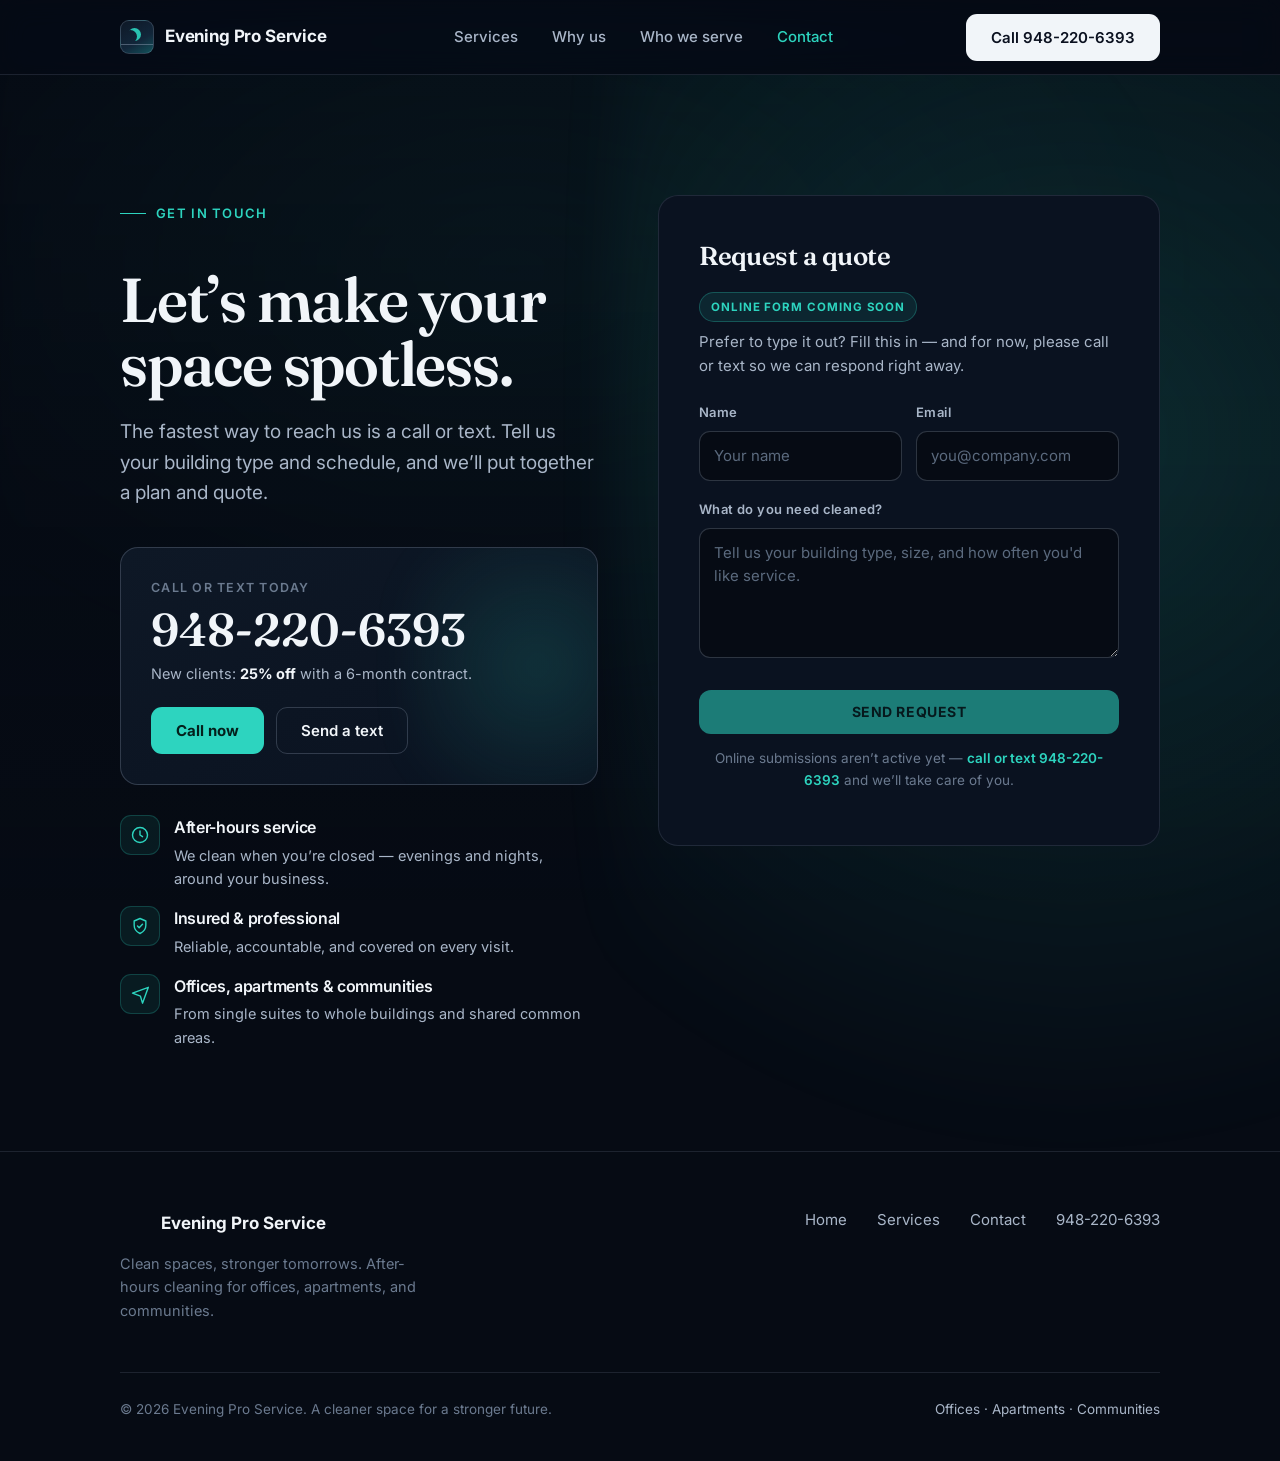
==== report-card.html @ f315d8df "Add report-card.html for contact information" ====
<!DOCTYPE html>
<html lang="en">
<head>
<meta charset="utf-8" />
<meta name="viewport" content="width=device-width, initial-scale=1" />
<title>Contact — Evening Pro Service</title>
<meta name="description" content="Request a quote or ask a question. Call or text Evening Pro Service at 948-220-6393 — after-hours cleaning for offices, apartments, and communities." />
<meta name="theme-color" content="#060b14" />
<link rel="preconnect" href="https://fonts.googleapis.com" />
<link rel="preconnect" href="https://fonts.gstatic.com" crossorigin />
<link href="https://fonts.googleapis.com/css2?family=Fraunces:opsz,wght@9..144,500;9..144,600&family=Inter:wght@400;500;600;700&display=swap" rel="stylesheet" />
<link rel="stylesheet" href="styles.css" />
<style>
  .contact-wrap{ padding:clamp(70px,10vw,120px) 0 clamp(60px,8vw,110px); position:relative; overflow:hidden; }
  .contact-glow{ position:absolute; top:-30%; right:-8%; width:60%; height:160%; background:radial-gradient(circle at 60% 40%, var(--teal-glow), transparent 62%); filter:blur(30px); animation:heroPulse 12s ease-in-out infinite alternate; pointer-events:none; }
  .contact-grid{ position:relative; z-index:1; display:grid; grid-template-columns:1fr 1.05fr; gap:clamp(30px,5vw,60px); align-items:start; }
  @media (max-width:880px){ .contact-grid{ grid-template-columns:1fr; } }

  .contact-intro h1{ font-family:var(--serif); font-weight:600; font-size:clamp(38px,5.6vw,62px); line-height:1.03; margin-top:18px; }
  .contact-intro p{ margin:22px 0 0; color:var(--sub); font-size:clamp(17px,2vw,19px); max-width:46ch; }

  .call-block{ margin-top:38px; background:linear-gradient(150deg, var(--bg3), var(--bg2)); border:1px solid var(--line2); border-radius:18px; padding:30px; position:relative; overflow:hidden; }
  .call-block::after{ content:""; position:absolute; top:-50%; right:-15%; width:55%; height:200%; background:radial-gradient(circle, var(--teal-glow), transparent 60%); filter:blur(20px); pointer-events:none; }
  .call-block > *{ position:relative; z-index:1; }
  .call-block .call-label{ font-size:12.5px; letter-spacing:.1em; text-transform:uppercase; color:var(--mute); font-weight:600; }
  .call-block .num{ font-family:var(--serif); font-size:clamp(32px,5vw,46px); font-weight:600; line-height:1.05; margin:8px 0 4px; color:var(--ink); }
  .call-block .num a{ transition:color .2s; }
  .call-block .num a:hover{ color:var(--teal); }
  .call-block .hours{ color:var(--sub); font-size:14.5px; margin-top:8px; }
  .call-actions{ display:flex; flex-wrap:wrap; gap:12px; margin-top:22px; }

  .contact-points{ margin-top:30px; display:grid; gap:16px; }
  .cpoint{ display:flex; gap:14px; align-items:flex-start; }
  .cpoint .ico{ width:40px; height:40px; flex:0 0 auto; border-radius:11px; background:rgba(45,212,191,.08); border:1px solid rgba(45,212,191,.22); display:flex; align-items:center; justify-content:center; color:var(--teal); }
  .cpoint .ico svg{ width:20px; height:20px; }
  .cpoint h3{ font-size:16px; font-weight:600; }
  .cpoint p{ margin:3px 0 0; color:var(--sub); font-size:14.5px; }

  /* Form card */
  .form-card{ background:var(--bg2); border:1px solid var(--line); border-radius:20px; padding:clamp(28px,4vw,40px); }
  .form-card .fc-head{ display:flex; align-items:center; justify-content:space-between; gap:14px; flex-wrap:wrap; margin-bottom:8px; }
  .form-card h2{ font-family:var(--serif); font-weight:600; font-size:26px; }
  .badge{ font-size:11.5px; font-weight:700; letter-spacing:.08em; text-transform:uppercase; color:var(--teal); background:rgba(45,212,191,.1); border:1px solid rgba(45,212,191,.28); padding:5px 11px; border-radius:999px; }
  .form-card .fc-sub{ color:var(--sub); font-size:15px; margin:0 0 24px; }

  .field{ margin-bottom:18px; }
  .field label{ display:block; font-size:13px; font-weight:600; letter-spacing:.03em; color:var(--sub); margin-bottom:8px; }
  .field input, .field textarea{
    width:100%; font:15px/1.5 var(--sans); color:var(--ink);
    background:var(--bg); border:1px solid var(--line2); border-radius:11px; padding:13px 14px;
    transition:border-color .18s ease, box-shadow .18s ease, background .18s ease; -webkit-appearance:none;
  }
  .field textarea{ min-height:130px; resize:vertical; }
  .field input::placeholder, .field textarea::placeholder{ color:#5b6a7e; }
  .field input:focus, .field textarea:focus{ outline:none; border-color:var(--teal); box-shadow:0 0 0 3px rgba(45,212,191,.14); background:var(--bg3); }
  .row2{ display:grid; grid-template-columns:1fr 1fr; gap:14px; }
  @media (max-width:520px){ .row2{ grid-template-columns:1fr; } }

  .submit{ width:100%; margin-top:6px; padding:15px; border-radius:12px; border:none; cursor:not-allowed; font:700 14px/1 var(--sans); letter-spacing:.04em; text-transform:uppercase; color:#04201c; background:var(--teal); opacity:.55; }
  .form-note{ margin-top:14px; font-size:13.5px; color:var(--mute); text-align:center; }
  .form-note a{ color:var(--teal); font-weight:600; }
</style>
</head>
<body>
<div class="ambient" aria-hidden="true"></div>

<header id="site-header">
  <div class="wrap nav">
    <a class="brand" href="index.html" aria-label="Evening Pro Service home">
      <span class="mark" aria-hidden="true"></span><span class="brand-name">Evening Pro Service</span>
    </a>
    <nav class="nav-links" aria-label="Primary">
      <a href="services.html">Services</a>
      <a href="index.html#why">Why us</a>
      <a href="index.html#serve">Who we serve</a>
      <a href="report-card.html">Contact</a>
    </nav>
    <a class="btn btn--primary nav-cta" href="tel:9482206393">Call 948-220-6393</a>
  </div>
</header>

<main>
  <div class="contact-wrap">
    <div class="contact-glow" aria-hidden="true"></div>
    <div class="wrap contact-grid">

      <div class="contact-intro">
        <span class="eyebrow reveal">Get in touch</span>
        <h1 class="reveal">Let&rsquo;s make your space spotless.</h1>
        <p class="reveal">The fastest way to reach us is a call or text. Tell us your building type and schedule, and we&rsquo;ll put together a plan and quote.</p>

        <div class="call-block reveal">
          <div class="call-label">Call or text today</div>
          <div class="num"><a href="tel:9482206393">948-220-6393</a></div>
          <div class="hours">New clients: <strong style="color:var(--ink);">25% off</strong> with a 6-month contract.</div>
          <div class="call-actions">
            <a class="btn btn--teal" href="tel:9482206393">Call now</a>
            <a class="btn btn--ghost" href="sms:9482206393">Send a text</a>
          </div>
        </div>

        <div class="contact-points">
          <div class="cpoint reveal">
            <div class="ico" aria-hidden="true"><svg viewBox="0 0 24 24" fill="none" stroke="currentColor" stroke-width="1.7" stroke-linecap="round" stroke-linejoin="round"><circle cx="12" cy="12" r="9"/><path d="M12 7v5l3 2"/></svg></div>
            <div><h3>After-hours service</h3><p>We clean when you&rsquo;re closed — evenings and nights, around your business.</p></div>
          </div>
          <div class="cpoint reveal">
            <div class="ico" aria-hidden="true"><svg viewBox="0 0 24 24" fill="none" stroke="currentColor" stroke-width="1.7" stroke-linecap="round" stroke-linejoin="round"><path d="M12 3l7 3v5c0 4.4-3 8-7 10-4-2-7-5.6-7-10V6z"/><path d="M9 12l2 2 4-4"/></svg></div>
            <div><h3>Insured &amp; professional</h3><p>Reliable, accountable, and covered on every visit.</p></div>
          </div>
          <div class="cpoint reveal">
            <div class="ico" aria-hidden="true"><svg viewBox="0 0 24 24" fill="none" stroke="currentColor" stroke-width="1.7" stroke-linecap="round" stroke-linejoin="round"><path d="M3 11l19-7-7 19-2.5-8.5z"/></svg></div>
            <div><h3>Offices, apartments &amp; communities</h3><p>From single suites to whole buildings and shared common areas.</p></div>
          </div>
        </div>
      </div>

      <!-- Quote form. Phone-only for now: fields are here and ready, submission
           wires to Formspree later. Until then the button is disabled and the
           note points people to call or text. To enable: set the form action to
           your Formspree endpoint, change method to "post", remove the disabled
           attribute on the button, and delete this comment. -->
      <div class="form-card reveal">
        <div class="fc-head">
          <h2>Request a quote</h2>
          <span class="badge">Online form coming soon</span>
        </div>
        <p class="fc-sub">Prefer to type it out? Fill this in — and for now, please call or text so we can respond right away.</p>

        <form action="#" onsubmit="return false;" novalidate>
          <div class="row2">
            <div class="field">
              <label for="name">Name</label>
              <input id="name" name="name" type="text" placeholder="Your name" autocomplete="name" />
            </div>
            <div class="field">
              <label for="email">Email</label>
              <input id="email" name="email" type="email" placeholder="you@company.com" autocomplete="email" />
            </div>
          </div>
          <div class="field">
            <label for="message">What do you need cleaned?</label>
            <textarea id="message" name="message" placeholder="Tell us your building type, size, and how often you'd like service."></textarea>
          </div>
          <button type="submit" class="submit" disabled aria-disabled="true">Send request</button>
          <p class="form-note">Online submissions aren&rsquo;t active yet — <a href="tel:9482206393">call or text 948-220-6393</a> and we&rsquo;ll take care of you.</p>
        </form>
      </div>

    </div>
  </div>
</main>

<footer>
  <div class="wrap">
    <div class="foot-top">
      <div>
        <div class="foot-brand"><span class="mark mark--sm" aria-hidden="true"></span> Evening Pro Service</div>
        <p class="foot-tag">Clean spaces, stronger tomorrows. After-hours cleaning for offices, apartments, and communities.</p>
      </div>
      <nav class="foot-links" aria-label="Footer">
        <a href="index.html">Home</a><a href="services.html">Services</a><a href="report-card.html">Contact</a><a href="tel:9482206393">948-220-6393</a>
      </nav>
    </div>
    <div class="foot-bottom">
      <span>&copy; <span id="y"></span> Evening Pro Service. A cleaner space for a stronger future.</span>
      <span class="strong">Offices &middot; Apartments &middot; Communities</span>
    </div>
  </div>
</footer>
<script src="script.js"></script>
</body>
</html>
---- styles.css ----
:root{
  --bg:#060b14;          /* near-black slate */
  --bg2:#0a1220;         /* panel */
  --bg3:#0e1826;         /* raised panel */
  --ink:#f1f5f9;         /* primary text */
  --sub:#a9b6c8;         /* secondary text */
  --mute:#6b7a8f;        /* muted */
  --line:rgba(148,163,184,.16);
  --line2:rgba(148,163,184,.28);
  --teal:#2dd4bf;        /* refined aqua accent */
  --teal-deep:#14b8a6;
  --teal-glow:rgba(45,212,191,.16);

  --serif:"Fraunces", Georgia, "Times New Roman", serif;
  --sans:"Inter", system-ui, -apple-system, BlinkMacSystemFont, "Segoe UI", Roboto, Arial, sans-serif;
  --wrap:1120px;
  --pad:clamp(20px, 5vw, 40px);
}

*{ box-sizing:border-box; }
html{ scroll-behavior:smooth; }
body{
  margin:0; background:var(--bg); color:var(--ink);
  font-family:var(--sans); font-size:17px; line-height:1.6;
  -webkit-font-smoothing:antialiased; overflow-x:hidden;
}
a{ color:inherit; text-decoration:none; }
img{ max-width:100%; display:block; }
h1,h2,h3{ margin:0; letter-spacing:-0.02em; }
.wrap{ max-width:var(--wrap); margin:0 auto; padding-left:var(--pad); padding-right:var(--pad); }
.serif-h{ font-family:var(--serif); font-weight:600; }

/* ---------- Ambient slow-moving gradient glow (site-wide background) ---------- */
.ambient{
  position:fixed; inset:0; z-index:-2; pointer-events:none;
  background:
    radial-gradient(45% 40% at 20% 15%, rgba(45,212,191,.10), transparent 60%),
    radial-gradient(40% 45% at 85% 20%, rgba(56,120,180,.12), transparent 60%),
    radial-gradient(50% 50% at 60% 100%, rgba(45,212,191,.07), transparent 60%);
  background-size:200% 200%, 200% 200%, 200% 200%;
  animation:drift 26s ease-in-out infinite alternate;
  filter:blur(10px);
}
@keyframes drift{
  0%{ background-position:0% 0%, 100% 0%, 50% 100%; }
  100%{ background-position:30% 20%, 70% 30%, 40% 80%; }
}
body::before{
  content:""; position:fixed; inset:0; z-index:-1; pointer-events:none;
  background:linear-gradient(180deg, rgba(6,11,20,.4), rgba(6,11,20,.86));
}

/* ---------- Buttons ---------- */
.btn{
  display:inline-flex; align-items:center; justify-content:center; gap:9px;
  font-weight:600; font-size:15px; line-height:1; font-family:inherit;
  padding:15px 24px; border-radius:11px; cursor:pointer; border:1px solid transparent;
  transition:transform .16s ease, background .2s ease, border-color .2s ease, box-shadow .2s ease, color .2s ease;
  white-space:nowrap;
}
.btn--primary{ background:var(--ink); color:#0b1120; }
.btn--primary:hover{ transform:translateY(-2px); background:#fff; box-shadow:0 12px 30px -12px rgba(255,255,255,.4); }
.btn--teal{ background:var(--teal); color:#04201c; font-weight:700; }
.btn--teal:hover{ transform:translateY(-2px); background:var(--teal-deep); box-shadow:0 14px 34px -12px var(--teal-glow); }
.btn--ghost{ background:transparent; color:var(--ink); border-color:var(--line2); }
.btn--ghost:hover{ transform:translatey(-2px); border-color:var(--teal); color:var(--teal); }

/* ---------- Header ---------- */
header{
  position:sticky; top:0; z-index:50;
  background:rgba(6,11,20,.7); backdrop-filter:blur(14px) saturate(150%);
  border-bottom:1px solid var(--line); transition:background .3s ease, border-color .3s ease;
}
header.scrolled{ background:rgba(6,11,20,.92); }
.nav{ display:flex; align-items:center; justify-content:space-between; height:74px; gap:20px; }
.brand{ display:flex; align-items:center; gap:11px; font-weight:700; letter-spacing:-0.01em; }
.brand .mark{
  width:34px; height:34px; border-radius:9px; flex:0 0 auto; position:relative; overflow:hidden;
  background:linear-gradient(150deg, #0e1826 0%, #12263a 60%, #14b8a6 190%);
  border:1px solid var(--line2);
}
.brand .mark::before{ content:""; position:absolute; left:7px; top:7px; width:13px; height:13px; border-radius:50%; box-shadow: inset -4px 2px 0 0 rgba(45,212,191,.9); }
.brand .mark::after{ content:""; position:absolute; left:0; right:0; bottom:8px; height:1.5px; background:rgba(148,163,184,.45); }
.mark--sm{ width:30px; height:30px; }
.brand-name{ color:var(--ink); }
.nav-links{ display:flex; align-items:center; gap:6px; }
.nav-links a{ padding:9px 14px; border-radius:8px; font-weight:500; font-size:15px; color:var(--sub); transition:color .15s, background .15s; }
.nav-links a:hover{ color:var(--ink); background:rgba(148,163,184,.08); }
.nav-links a.active{ color:var(--teal); }
.nav-cta{ margin-left:6px; }
@media (max-width:820px){ .nav-links{ display:none; } }

/* ---------- Reveal animation ---------- */
.reveal{ opacity:0; transform:translateY(22px); transition:opacity .7s cubic-bezier(.16,1,.3,1), transform .7s cubic-bezier(.16,1,.3,1); }
.reveal.in{ opacity:1; transform:none; }

/* ---------- Hero ---------- */
.hero{ position:relative; overflow:hidden; }
.hero-inner{ padding:clamp(72px,11vw,132px) 0 clamp(56px,8vw,96px); max-width:840px; position:relative; z-index:1; }
.hero-glow{
  position:absolute; z-index:0; top:-30%; right:-10%; width:70%; height:150%;
  background:radial-gradient(circle at 60% 40%, var(--teal-glow), transparent 62%);
  filter:blur(30px); animation:heroPulse 12s ease-in-out infinite alternate; pointer-events:none;
}
@keyframes heroPulse{ 0%{ opacity:.7; transform:translate(0,0) scale(1);} 100%{ opacity:1; transform:translate(-4%,3%) scale(1.08);} }
.eyebrow{ display:inline-flex; align-items:center; gap:10px; margin-bottom:26px; font-size:13px; font-weight:600; letter-spacing:.1em; text-transform:uppercase; color:var(--teal); }
.eyebrow::before{ content:""; width:26px; height:1.5px; background:var(--teal); }
.hero h1{ font-family:var(--serif); font-weight:600; font-size:clamp(42px, 6.8vw, 78px); line-height:1.01; }
.hero h1 em{ font-style:italic; color:var(--teal); }
.hero .lead{ margin:26px 0 0; max-width:580px; font-size:clamp(17px,2vw,20px); color:var(--sub); }
.hero-actions{ display:flex; flex-wrap:wrap; gap:12px; margin-top:38px; }
.hero-meta{ display:flex; flex-wrap:wrap; gap:26px 44px; margin-top:56px; padding-top:32px; border-top:1px solid var(--line); }
.hero-meta div{ min-width:120px; }
.hero-meta .n{ font-family:var(--serif); font-size:28px; font-weight:600; line-height:1; color:var(--ink); }
.hero-meta .l{ margin-top:9px; font-size:13.5px; color:var(--mute); }

/* ---------- Special ---------- */
.special{ border-top:1px solid var(--line); border-bottom:1px solid var(--line); background:linear-gradient(180deg, var(--bg2), var(--bg)); }
.special-inner{ display:flex; flex-wrap:wrap; align-items:center; justify-content:space-between; gap:20px; padding-top:26px; padding-bottom:26px; }
.special .txt{ display:flex; align-items:baseline; gap:16px; flex-wrap:wrap; }
.special .pct{ font-family:var(--serif); font-size:34px; font-weight:600; line-height:1; color:var(--teal); }
.special .desc{ color:var(--sub); font-size:15.5px; max-width:60ch; }
.special .desc b{ color:var(--ink); font-weight:600; }

/* ---------- Sections ---------- */
section{ padding:clamp(66px,9vw,116px) 0; position:relative; }
.sec-head{ max-width:640px; margin-bottom:clamp(40px,5vw,60px); }
.sec-head .kick{ font-size:13px; font-weight:600; letter-spacing:.1em; text-transform:uppercase; color:var(--mute); }
.sec-head .kick--teal{ color:var(--teal); }
.sec-head h2{ font-family:var(--serif); font-weight:600; font-size:clamp(30px,4.4vw,48px); line-height:1.05; margin-top:14px; }
.sec-head p{ margin:16px 0 0; color:var(--sub); font-size:18px; }

/* Services grid */
.svc-grid{ display:grid; grid-template-columns:repeat(3,1fr); gap:16px; }
.svc{ background:var(--bg2); border:1px solid var(--line); border-radius:16px; padding:32px 28px; transition:transform .2s ease, border-color .2s ease, background .2s ease; }
.svc:hover{ transform:translateY(-6px); border-color:var(--line2); background:var(--bg3); }
.svc .ico{ width:46px; height:46px; border-radius:12px; background:rgba(45,212,191,.08); border:1px solid rgba(45,212,191,.22); display:flex; align-items:center; justify-content:center; color:var(--teal); margin-bottom:20px; transition:background .2s ease; }
.svc:hover .ico{ background:rgba(45,212,191,.14); }
.svc .ico svg{ width:22px; height:22px; }
.svc h3{ font-size:19px; font-weight:600; }
.svc p{ margin:9px 0 0; color:var(--sub); font-size:15.5px; }
.svc--cta{ display:flex; align-items:center; background:linear-gradient(160deg, var(--bg3), var(--bg2)); border-color:var(--line2); }
.svc--cta .serif-h{ font-size:22px; }
.svc--cta p{ margin:10px 0 18px; }
@media (max-width:860px){ .svc-grid{ grid-template-columns:repeat(2,1fr); } }
@media (max-width:560px){ .svc-grid{ grid-template-columns:1fr; } }

/* Values */
.values{ background:linear-gradient(180deg, var(--bg), var(--bg2)); border-top:1px solid var(--line); }
.val-grid{ display:grid; grid-template-columns:repeat(4,1fr); gap:28px; }
.val{ padding-top:26px; border-top:1px solid var(--line2); }
.val .ico{ color:var(--teal); margin-bottom:16px; }
.val .ico svg{ width:24px; height:24px; }
.val h3{ font-size:17px; font-weight:600; }
.val p{ margin:8px 0 0; color:var(--sub); font-size:14.5px; }
@media (max-width:900px){ .val-grid{ grid-template-columns:repeat(2,1fr); gap:32px; } }
@media (max-width:520px){ .val-grid{ grid-template-columns:1fr; } }

/* Serve strip */
.serve{ border-top:1px solid var(--line); }
.serve-inner{ display:flex; align-items:center; justify-content:space-between; flex-wrap:wrap; gap:16px; }
.serve .who{ display:flex; flex-wrap:wrap; gap:10px; }
.serve .who span{ padding:9px 16px; border:1px solid var(--line2); border-radius:999px; font-size:14.5px; font-weight:500; color:var(--sub); transition:border-color .2s, color .2s; }
.serve .who span:hover{ border-color:var(--teal); color:var(--teal); }

/* CTA */
.cta{ background:linear-gradient(180deg, var(--bg2), var(--bg)); border-top:1px solid var(--line); }
.cta-card{
  position:relative; overflow:hidden;
  background:linear-gradient(150deg, var(--bg3), var(--bg2));
  border:1px solid var(--line2); border-radius:22px;
  padding:clamp(36px,5vw,60px); display:flex; flex-wrap:wrap; align-items:center; justify-content:space-between; gap:30px;
}
.cta-card::after{ content:""; position:absolute; top:-40%; right:-10%; width:50%; height:180%; background:radial-gradient(circle, var(--teal-glow), transparent 60%); filter:blur(20px); pointer-events:none; }
.cta-card > *{ position:relative; z-index:1; }
.cta-card h2{ font-family:var(--serif); font-weight:600; font-size:clamp(28px,4vw,40px); line-height:1.05; max-width:15ch; }
.cta-card .sub{ margin-top:12px; color:var(--sub); max-width:44ch; }
.cta-phone{ text-align:right; }
.cta-phone .call-label{ font-size:13px; letter-spacing:.1em; text-transform:uppercase; color:var(--mute); font-weight:600; }
.cta-phone .num{ font-family:var(--serif); font-size:clamp(30px,4.4vw,44px); font-weight:600; line-height:1.1; margin:6px 0 14px; color:var(--ink); }
@media (max-width:640px){ .cta-phone{ text-align:left; } }

/* Footer */
footer{ background:var(--bg); border-top:1px solid var(--line); color:var(--sub); }
footer .wrap{ padding-top:56px; padding-bottom:40px; }
.foot-top{ display:flex; flex-wrap:wrap; justify-content:space-between; gap:30px; padding-bottom:36px; border-bottom:1px solid var(--line); }
.foot-brand{ color:var(--ink); display:flex; align-items:center; gap:11px; font-weight:700; }
.foot-tag{ margin-top:14px; max-width:36ch; font-size:14.5px; color:var(--mute); }
.foot-links{ display:flex; gap:30px; flex-wrap:wrap; }
.foot-links a{ color:var(--sub); font-size:15px; transition:color .15s; }
.foot-links a:hover{ color:var(--teal); }
.foot-bottom{ display:flex; flex-wrap:wrap; justify-content:space-between; gap:14px; padding-top:26px; font-size:13.5px; color:var(--mute); }
.foot-bottom .strong{ color:var(--sub); }

:focus-visible{ outline:2px solid var(--teal); outline-offset:3px; border-radius:4px; }
@media (prefers-reduced-motion:reduce){
  *{ transition:none !important; scroll-behavior:auto; }
  .ambient, .hero-glow{ animation:none; }
  .reveal{ opacity:1; transform:none; }
}
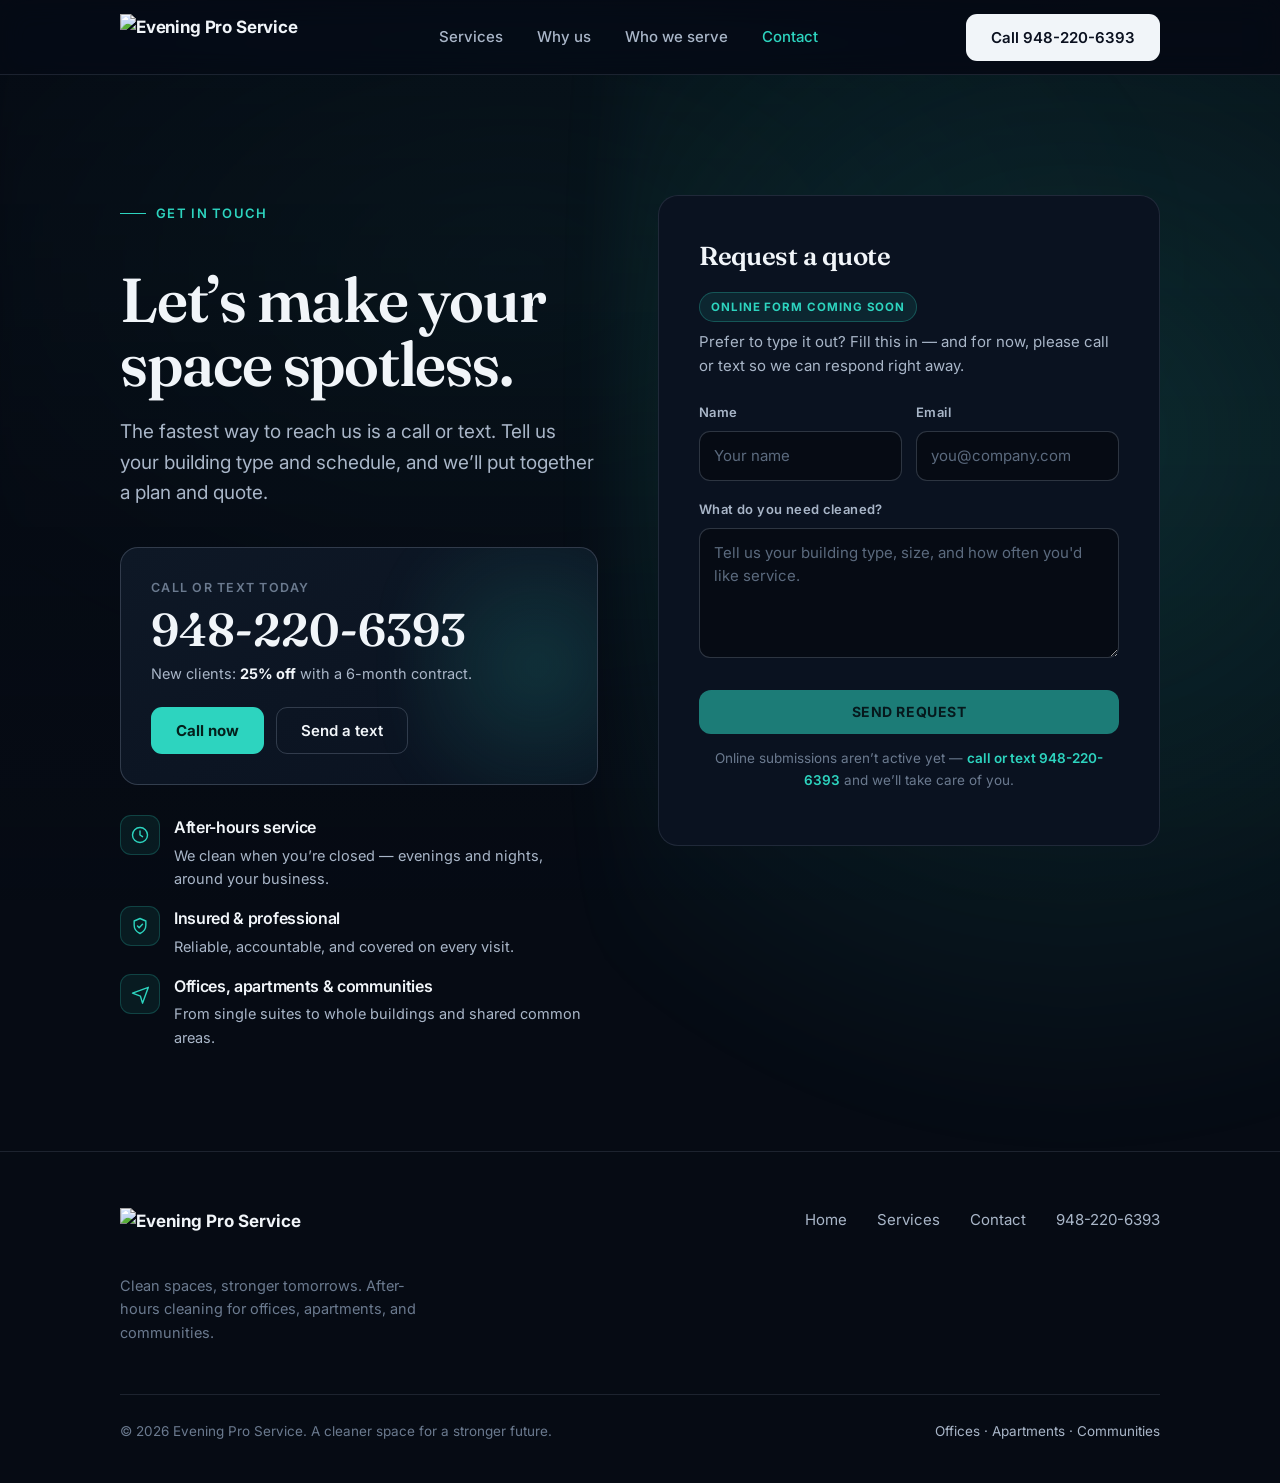
==== commit cbee2140: "Update report card layout and styles Added responsive styles and enhanced layout for contact section" ====
--- a/report-card.html
+++ b/report-card.html
@@ -9,7 +9,217 @@
 <link rel="preconnect" href="https://fonts.googleapis.com" />
 <link rel="preconnect" href="https://fonts.gstatic.com" crossorigin />
 <link href="https://fonts.googleapis.com/css2?family=Fraunces:opsz,wght@9..144,500;9..144,600&family=Inter:wght@400;500;600;700&display=swap" rel="stylesheet" />
-<link rel="stylesheet" href="styles.css" />
+<style>
+:root{
+  --bg:#060b14;          /* near-black slate */
+  --bg2:#0a1220;         /* panel */
+  --bg3:#0e1826;         /* raised panel */
+  --ink:#f1f5f9;         /* primary text */
+  --sub:#a9b6c8;         /* secondary text */
+  --mute:#6b7a8f;        /* muted */
+  --line:rgba(148,163,184,.16);
+  --line2:rgba(148,163,184,.28);
+  --teal:#2dd4bf;        /* refined aqua accent */
+  --teal-deep:#14b8a6;
+  --teal-glow:rgba(45,212,191,.16);
+
+  --serif:"Fraunces", Georgia, "Times New Roman", serif;
+  --sans:"Inter", system-ui, -apple-system, BlinkMacSystemFont, "Segoe UI", Roboto, Arial, sans-serif;
+  --wrap:1120px;
+  --pad:clamp(20px, 5vw, 40px);
+}
+
+*{ box-sizing:border-box; }
+html{ scroll-behavior:smooth; }
+body{
+  margin:0; background:var(--bg); color:var(--ink);
+  font-family:var(--sans); font-size:17px; line-height:1.6;
+  -webkit-font-smoothing:antialiased; overflow-x:hidden;
+}
+a{ color:inherit; text-decoration:none; }
+img{ max-width:100%; display:block; }
+h1,h2,h3{ margin:0; letter-spacing:-0.02em; }
+.wrap{ max-width:var(--wrap); margin:0 auto; padding-left:var(--pad); padding-right:var(--pad); }
+.serif-h{ font-family:var(--serif); font-weight:600; }
+
+/* ---------- Ambient slow-moving gradient glow (site-wide background) ---------- */
+.ambient{
+  position:fixed; inset:0; z-index:-2; pointer-events:none;
+  background:
+    radial-gradient(45% 40% at 20% 15%, rgba(45,212,191,.10), transparent 60%),
+    radial-gradient(40% 45% at 85% 20%, rgba(56,120,180,.12), transparent 60%),
+    radial-gradient(50% 50% at 60% 100%, rgba(45,212,191,.07), transparent 60%);
+  background-size:200% 200%, 200% 200%, 200% 200%;
+  animation:drift 26s ease-in-out infinite alternate;
+  filter:blur(10px);
+}
+@keyframes drift{
+  0%{ background-position:0% 0%, 100% 0%, 50% 100%; }
+  100%{ background-position:30% 20%, 70% 30%, 40% 80%; }
+}
+body::before{
+  content:""; position:fixed; inset:0; z-index:-1; pointer-events:none;
+  background:linear-gradient(180deg, rgba(6,11,20,.4), rgba(6,11,20,.86));
+}
+
+/* ---------- Buttons ---------- */
+.btn{
+  display:inline-flex; align-items:center; justify-content:center; gap:9px;
+  font-weight:600; font-size:15px; line-height:1; font-family:inherit;
+  padding:15px 24px; border-radius:11px; cursor:pointer; border:1px solid transparent;
+  transition:transform .16s ease, background .2s ease, border-color .2s ease, box-shadow .2s ease, color .2s ease;
+  white-space:nowrap;
+}
+.btn--primary{ background:var(--ink); color:#0b1120; }
+.btn--primary:hover{ transform:translateY(-2px); background:#fff; box-shadow:0 12px 30px -12px rgba(255,255,255,.4); }
+.btn--teal{ background:var(--teal); color:#04201c; font-weight:700; }
+.btn--teal:hover{ transform:translateY(-2px); background:var(--teal-deep); box-shadow:0 14px 34px -12px var(--teal-glow); }
+.btn--ghost{ background:transparent; color:var(--ink); border-color:var(--line2); }
+.btn--ghost:hover{ transform:translatey(-2px); border-color:var(--teal); color:var(--teal); }
+
+/* ---------- Header ---------- */
+header{
+  position:sticky; top:0; z-index:50;
+  background:rgba(6,11,20,.7); backdrop-filter:blur(14px) saturate(150%);
+  border-bottom:1px solid var(--line); transition:background .3s ease, border-color .3s ease;
+}
+header.scrolled{ background:rgba(6,11,20,.92); }
+.nav{ display:flex; align-items:center; justify-content:space-between; height:74px; gap:20px; }
+.brand{ display:flex; align-items:center; gap:11px; font-weight:700; letter-spacing:-0.01em; }
+.brand .mark{
+  width:34px; height:34px; border-radius:9px; flex:0 0 auto; position:relative; overflow:hidden;
+  background:linear-gradient(150deg, #0e1826 0%, #12263a 60%, #14b8a6 190%);
+  border:1px solid var(--line2);
+}
+.brand .mark::before{ content:""; position:absolute; left:7px; top:7px; width:13px; height:13px; border-radius:50%; box-shadow: inset -4px 2px 0 0 rgba(45,212,191,.9); }
+.brand .mark::after{ content:""; position:absolute; left:0; right:0; bottom:8px; height:1.5px; background:rgba(148,163,184,.45); }
+.mark--sm{ width:30px; height:30px; }
+.brand-name{ color:var(--ink); }
+.nav-links{ display:flex; align-items:center; gap:6px; }
+.nav-links a{ padding:9px 14px; border-radius:8px; font-weight:500; font-size:15px; color:var(--sub); transition:color .15s, background .15s; }
+.nav-links a:hover{ color:var(--ink); background:rgba(148,163,184,.08); }
+.nav-links a.active{ color:var(--teal); }
+.nav-cta{ margin-left:6px; }
+@media (max-width:820px){ .nav-links{ display:none; } }
+
+/* ---------- Reveal animation ---------- */
+.reveal{ opacity:0; transform:translateY(22px); transition:opacity .7s cubic-bezier(.16,1,.3,1), transform .7s cubic-bezier(.16,1,.3,1); }
+.reveal.in{ opacity:1; transform:none; }
+
+/* ---------- Hero ---------- */
+.hero{ position:relative; overflow:hidden; }
+.hero-inner{ padding:clamp(72px,11vw,132px) 0 clamp(56px,8vw,96px); max-width:840px; position:relative; z-index:1; }
+.hero-glow{
+  position:absolute; z-index:0; top:-30%; right:-10%; width:70%; height:150%;
+  background:radial-gradient(circle at 60% 40%, var(--teal-glow), transparent 62%);
+  filter:blur(30px); animation:heroPulse 12s ease-in-out infinite alternate; pointer-events:none;
+}
+@keyframes heroPulse{ 0%{ opacity:.7; transform:translate(0,0) scale(1);} 100%{ opacity:1; transform:translate(-4%,3%) scale(1.08);} }
+.eyebrow{ display:inline-flex; align-items:center; gap:10px; margin-bottom:26px; font-size:13px; font-weight:600; letter-spacing:.1em; text-transform:uppercase; color:var(--teal); }
+.eyebrow::before{ content:""; width:26px; height:1.5px; background:var(--teal); }
+.hero h1{ font-family:var(--serif); font-weight:600; font-size:clamp(42px, 6.8vw, 78px); line-height:1.01; }
+.hero h1 em{ font-style:italic; color:var(--teal); }
+.hero .lead{ margin:26px 0 0; max-width:580px; font-size:clamp(17px,2vw,20px); color:var(--sub); }
+.hero-actions{ display:flex; flex-wrap:wrap; gap:12px; margin-top:38px; }
+.hero-meta{ display:flex; flex-wrap:wrap; gap:26px 44px; margin-top:56px; padding-top:32px; border-top:1px solid var(--line); }
+.hero-meta div{ min-width:120px; }
+.hero-meta .n{ font-family:var(--serif); font-size:28px; font-weight:600; line-height:1; color:var(--ink); }
+.hero-meta .l{ margin-top:9px; font-size:13.5px; color:var(--mute); }
+
+/* ---------- Special ---------- */
+.special{ border-top:1px solid var(--line); border-bottom:1px solid var(--line); background:linear-gradient(180deg, var(--bg2), var(--bg)); }
+.special-inner{ display:flex; flex-wrap:wrap; align-items:center; justify-content:space-between; gap:20px; padding-top:26px; padding-bottom:26px; }
+.special .txt{ display:flex; align-items:baseline; gap:16px; flex-wrap:wrap; }
+.special .pct{ font-family:var(--serif); font-size:34px; font-weight:600; line-height:1; color:var(--teal); }
+.special .desc{ color:var(--sub); font-size:15.5px; max-width:60ch; }
+.special .desc b{ color:var(--ink); font-weight:600; }
+
+/* ---------- Sections ---------- */
+section{ padding:clamp(66px,9vw,116px) 0; position:relative; }
+.sec-head{ max-width:640px; margin-bottom:clamp(40px,5vw,60px); }
+.sec-head .kick{ font-size:13px; font-weight:600; letter-spacing:.1em; text-transform:uppercase; color:var(--mute); }
+.sec-head .kick--teal{ color:var(--teal); }
+.sec-head h2{ font-family:var(--serif); font-weight:600; font-size:clamp(30px,4.4vw,48px); line-height:1.05; margin-top:14px; }
+.sec-head p{ margin:16px 0 0; color:var(--sub); font-size:18px; }
+
+/* Services grid */
+.svc-grid{ display:grid; grid-template-columns:repeat(3,1fr); gap:16px; }
+.svc{ background:var(--bg2); border:1px solid var(--line); border-radius:16px; padding:32px 28px; transition:transform .2s ease, border-color .2s ease, background .2s ease; }
+.svc:hover{ transform:translateY(-6px); border-color:var(--line2); background:var(--bg3); }
+.svc .ico{ width:46px; height:46px; border-radius:12px; background:rgba(45,212,191,.08); border:1px solid rgba(45,212,191,.22); display:flex; align-items:center; justify-content:center; color:var(--teal); margin-bottom:20px; transition:background .2s ease; }
+.svc:hover .ico{ background:rgba(45,212,191,.14); }
+.svc .ico svg{ width:22px; height:22px; }
+.svc h3{ font-size:19px; font-weight:600; }
+.svc p{ margin:9px 0 0; color:var(--sub); font-size:15.5px; }
+.svc--cta{ display:flex; align-items:center; background:linear-gradient(160deg, var(--bg3), var(--bg2)); border-color:var(--line2); }
+.svc--cta .serif-h{ font-size:22px; }
+.svc--cta p{ margin:10px 0 18px; }
+@media (max-width:860px){ .svc-grid{ grid-template-columns:repeat(2,1fr); } }
+@media (max-width:560px){ .svc-grid{ grid-template-columns:1fr; } }
+
+/* Values */
+.values{ background:linear-gradient(180deg, var(--bg), var(--bg2)); border-top:1px solid var(--line); }
+.val-grid{ display:grid; grid-template-columns:repeat(4,1fr); gap:28px; }
+.val{ padding-top:26px; border-top:1px solid var(--line2); }
+.val .ico{ color:var(--teal); margin-bottom:16px; }
+.val .ico svg{ width:24px; height:24px; }
+.val h3{ font-size:17px; font-weight:600; }
+.val p{ margin:8px 0 0; color:var(--sub); font-size:14.5px; }
+@media (max-width:900px){ .val-grid{ grid-template-columns:repeat(2,1fr); gap:32px; } }
+@media (max-width:520px){ .val-grid{ grid-template-columns:1fr; } }
+
+/* Serve strip */
+.serve{ border-top:1px solid var(--line); }
+.serve-inner{ display:flex; align-items:center; justify-content:space-between; flex-wrap:wrap; gap:16px; }
+.serve .who{ display:flex; flex-wrap:wrap; gap:10px; }
+.serve .who span{ padding:9px 16px; border:1px solid var(--line2); border-radius:999px; font-size:14.5px; font-weight:500; color:var(--sub); transition:border-color .2s, color .2s; }
+.serve .who span:hover{ border-color:var(--teal); color:var(--teal); }
+
+/* CTA */
+.cta{ background:linear-gradient(180deg, var(--bg2), var(--bg)); border-top:1px solid var(--line); }
+.cta-card{
+  position:relative; overflow:hidden;
+  background:linear-gradient(150deg, var(--bg3), var(--bg2));
+  border:1px solid var(--line2); border-radius:22px;
+  padding:clamp(36px,5vw,60px); display:flex; flex-wrap:wrap; align-items:center; justify-content:space-between; gap:30px;
+}
+.cta-card::after{ content:""; position:absolute; top:-40%; right:-10%; width:50%; height:180%; background:radial-gradient(circle, var(--teal-glow), transparent 60%); filter:blur(20px); pointer-events:none; }
+.cta-card > *{ position:relative; z-index:1; }
+.cta-card h2{ font-family:var(--serif); font-weight:600; font-size:clamp(28px,4vw,40px); line-height:1.05; max-width:15ch; }
+.cta-card .sub{ margin-top:12px; color:var(--sub); max-width:44ch; }
+.cta-phone{ text-align:right; }
+.cta-phone .call-label{ font-size:13px; letter-spacing:.1em; text-transform:uppercase; color:var(--mute); font-weight:600; }
+.cta-phone .num{ font-family:var(--serif); font-size:clamp(30px,4.4vw,44px); font-weight:600; line-height:1.1; margin:6px 0 14px; color:var(--ink); }
+@media (max-width:640px){ .cta-phone{ text-align:left; } }
+
+/* Footer */
+footer{ background:var(--bg); border-top:1px solid var(--line); color:var(--sub); }
+footer .wrap{ padding-top:56px; padding-bottom:40px; }
+.foot-top{ display:flex; flex-wrap:wrap; justify-content:space-between; gap:30px; padding-bottom:36px; border-bottom:1px solid var(--line); }
+.foot-brand{ color:var(--ink); display:flex; align-items:center; gap:11px; font-weight:700; }
+.foot-tag{ margin-top:14px; max-width:36ch; font-size:14.5px; color:var(--mute); }
+.foot-links{ display:flex; gap:30px; flex-wrap:wrap; }
+.foot-links a{ color:var(--sub); font-size:15px; transition:color .15s; }
+.foot-links a:hover{ color:var(--teal); }
+.foot-bottom{ display:flex; flex-wrap:wrap; justify-content:space-between; gap:14px; padding-top:26px; font-size:13.5px; color:var(--mute); }
+.foot-bottom .strong{ color:var(--sub); }
+
+:focus-visible{ outline:2px solid var(--teal); outline-offset:3px; border-radius:4px; }
+@media (prefers-reduced-motion:reduce){
+  *{ transition:none !important; scroll-behavior:auto; }
+  .ambient, .hero-glow{ animation:none; }
+  .reveal{ opacity:1; transform:none; }
+}
+
+
+  /* Brand logo images */
+  .brand-logo{ height:46px; width:auto; display:block; }
+  @media (max-width:520px){ .brand-logo{ height:38px; } }
+  .foot-logo{ height:52px; width:auto; display:block; }
+  .hero-logo{ width:min(360px,72vw); height:auto; margin:0 auto 28px; display:block; filter:drop-shadow(0 10px 40px rgba(45,212,191,.18)); }
+  .brand{ gap:0; }
+
+</style>
 <style>
   .contact-wrap{ padding:clamp(70px,10vw,120px) 0 clamp(60px,8vw,110px); position:relative; overflow:hidden; }
   .contact-glow{ position:absolute; top:-30%; right:-8%; width:60%; height:160%; background:radial-gradient(circle at 60% 40%, var(--teal-glow), transparent 62%); filter:blur(30px); animation:heroPulse 12s ease-in-out infinite alternate; pointer-events:none; }
@@ -67,7 +277,7 @@
 <header id="site-header">
   <div class="wrap nav">
     <a class="brand" href="index.html" aria-label="Evening Pro Service home">
-      <span class="mark" aria-hidden="true"></span><span class="brand-name">Evening Pro Service</span>
+      <img class="brand-logo" src="logo-web.png" alt="Evening Pro Service" />
     </a>
     <nav class="nav-links" aria-label="Primary">
       <a href="services.html">Services</a>
@@ -155,7 +365,7 @@
   <div class="wrap">
     <div class="foot-top">
       <div>
-        <div class="foot-brand"><span class="mark mark--sm" aria-hidden="true"></span> Evening Pro Service</div>
+        <div class="foot-brand"><img class="foot-logo" src="logo-web.png" alt="Evening Pro Service" /></div>
         <p class="foot-tag">Clean spaces, stronger tomorrows. After-hours cleaning for offices, apartments, and communities.</p>
       </div>
       <nav class="foot-links" aria-label="Footer">
@@ -168,6 +378,44 @@
     </div>
   </div>
 </footer>
-<script src="script.js"></script>
+<script>
+// Year in footer
+(function(){ var y=document.getElementById("y"); if(y) y.textContent=new Date().getFullYear(); })();
+
+// Header solidifies on scroll
+(function(){
+  var h=document.getElementById("site-header");
+  if(!h) return;
+  var onScroll=function(){ h.classList.toggle("scrolled", window.scrollY>8); };
+  window.addEventListener("scroll", onScroll, {passive:true}); onScroll();
+})();
+
+// Scroll reveals
+(function(){
+  var items=document.querySelectorAll(".reveal");
+  if(!("IntersectionObserver" in window)){ items.forEach(function(el){ el.classList.add("in"); }); return; }
+  var io=new IntersectionObserver(function(entries){
+    entries.forEach(function(e){
+      if(e.isIntersecting){
+        var el=e.target;
+        var sibs=el.parentElement?Array.prototype.indexOf.call(el.parentElement.children, el):0;
+        setTimeout(function(){ el.classList.add("in"); }, Math.min(sibs,6)*70);
+        io.unobserve(el);
+      }
+    });
+  }, { threshold:0.14, rootMargin:"0px 0px -6% 0px" });
+  items.forEach(function(el){ io.observe(el); });
+})();
+
+// Mark active nav link by filename
+(function(){
+  var path=(location.pathname.split("/").pop()||"index.html");
+  document.querySelectorAll(".nav-links a").forEach(function(a){
+    var href=a.getAttribute("href")||"";
+    if(href===path || (path==="" && href==="index.html")) a.classList.add("active");
+  });
+})();
+
+</script>
 </body>
 </html>
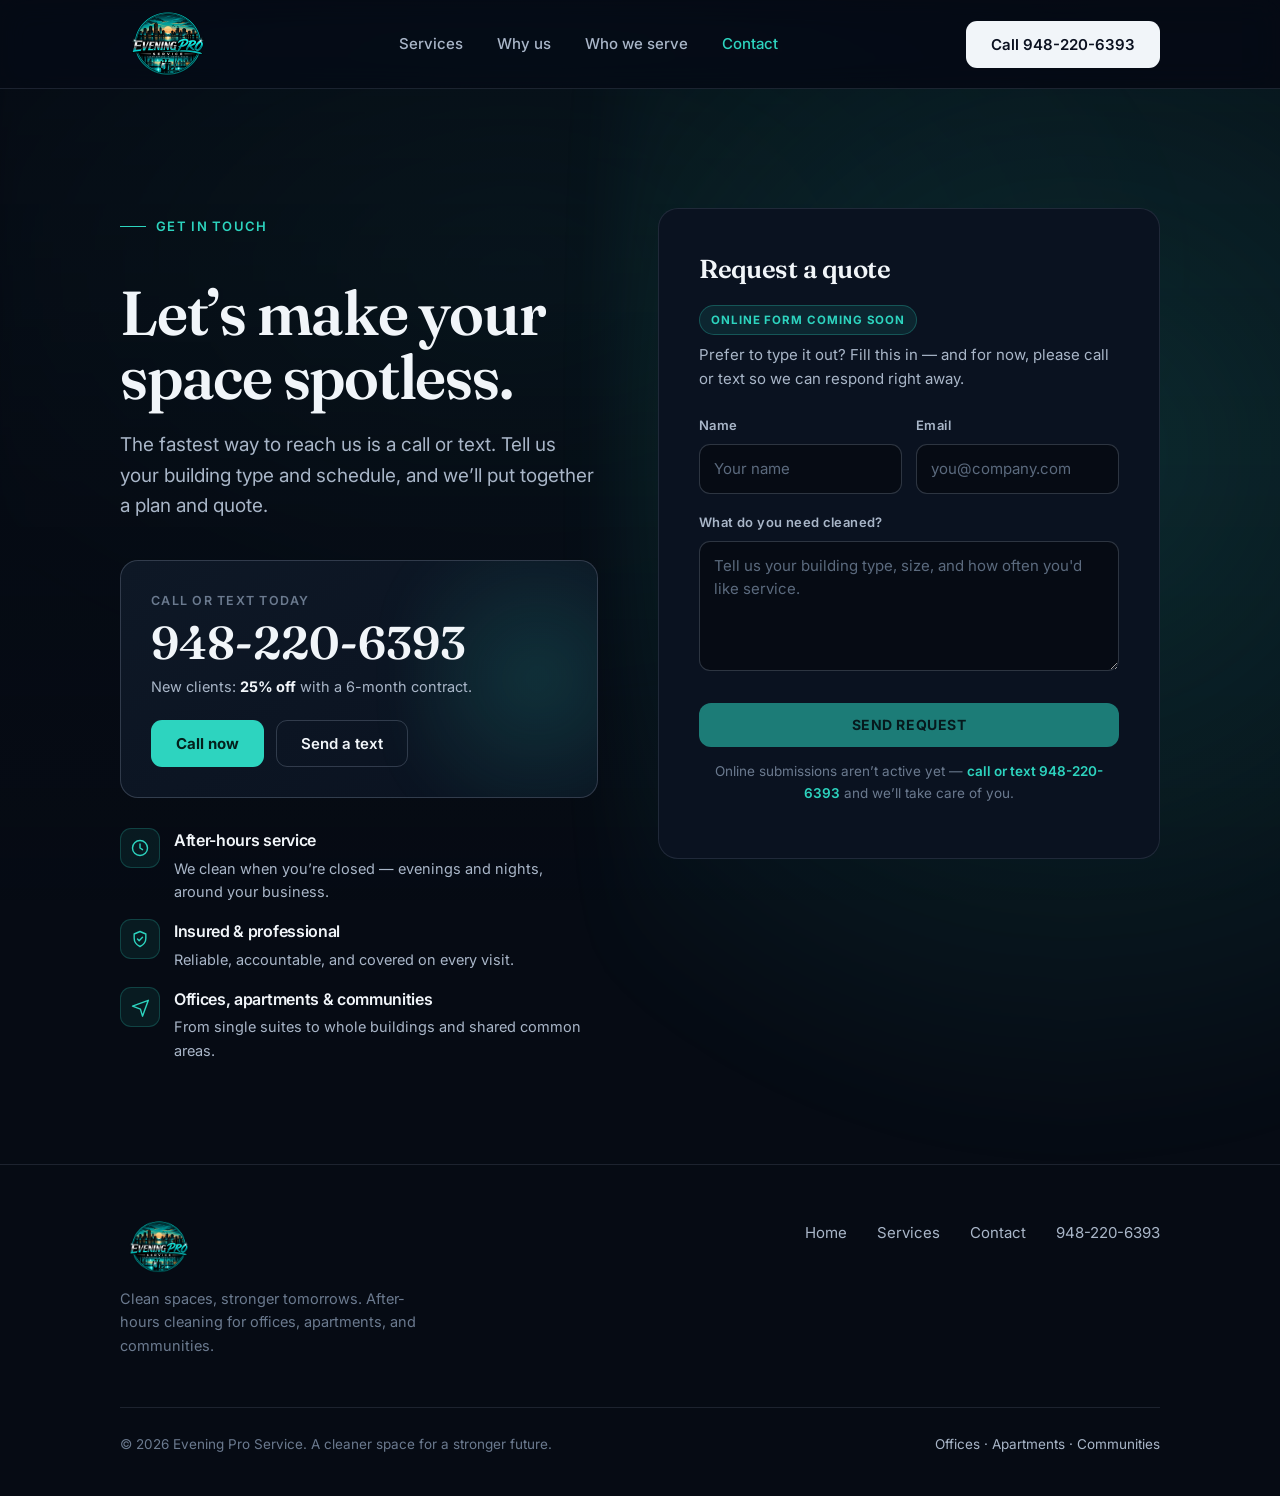
==== commit 14002e7a: "Refactor header and navigation styles Updated header styles and navigation layout for improved respo" ====
--- a/report-card.html
+++ b/report-card.html
@@ -34,7 +34,7 @@
 body{
   margin:0; background:var(--bg); color:var(--ink);
   font-family:var(--sans); font-size:17px; line-height:1.6;
-  -webkit-font-smoothing:antialiased; overflow-x:hidden;
+  -webkit-font-smoothing:antialiased; overflow-x:hidden; padding-top:88px;
 }
 a{ color:inherit; text-decoration:none; }
 img{ max-width:100%; display:block; }
@@ -79,12 +79,12 @@
 
 /* ---------- Header ---------- */
 header{
-  position:sticky; top:0; z-index:50;
+  position:fixed; top:0; left:0; right:0; z-index:50;
   background:rgba(6,11,20,.7); backdrop-filter:blur(14px) saturate(150%);
   border-bottom:1px solid var(--line); transition:background .3s ease, border-color .3s ease;
 }
 header.scrolled{ background:rgba(6,11,20,.92); }
-.nav{ display:flex; align-items:center; justify-content:space-between; height:74px; gap:20px; }
+.nav{ display:flex; align-items:center; justify-content:space-between; height:88px; gap:14px; }
 .brand{ display:flex; align-items:center; gap:11px; font-weight:700; letter-spacing:-0.01em; }
 .brand .mark{
   width:34px; height:34px; border-radius:9px; flex:0 0 auto; position:relative; overflow:hidden;
@@ -100,6 +100,12 @@
 .nav-links a:hover{ color:var(--ink); background:rgba(148,163,184,.08); }
 .nav-links a.active{ color:var(--teal); }
 .nav-cta{ margin-left:6px; }
+  @media (max-width:520px){
+    .nav{ height:74px; gap:10px; }
+    .nav-cta{ padding:10px 14px; font-size:13px; margin-left:0; }
+    .nav-cta .cta-long{ display:none; }
+  }
+  @media (min-width:521px){ .nav-cta .cta-short{ display:none; } }
 @media (max-width:820px){ .nav-links{ display:none; } }
 
 /* ---------- Reveal animation ---------- */
@@ -213,8 +219,9 @@
 
 
   /* Brand logo images */
-  .brand-logo{ height:46px; width:auto; display:block; }
-  @media (max-width:520px){ .brand-logo{ height:38px; } }
+  .brand-logo{ height:64px; width:auto; display:block; }
+  @media (max-width:520px){ .brand-logo{ height:52px; } }
+  @media (max-width:520px){ body{ padding-top:74px; } }
   .foot-logo{ height:52px; width:auto; display:block; }
   .hero-logo{ width:min(360px,72vw); height:auto; margin:0 auto 28px; display:block; filter:drop-shadow(0 10px 40px rgba(45,212,191,.18)); }
   .brand{ gap:0; }
@@ -285,7 +292,7 @@
       <a href="index.html#serve">Who we serve</a>
       <a href="report-card.html">Contact</a>
     </nav>
-    <a class="btn btn--primary nav-cta" href="tel:9482206393">Call 948-220-6393</a>
+    <a class="btn btn--primary nav-cta" href="tel:9482206393" aria-label="Call 948-220-6393"><span class="cta-long">Call 948-220-6393</span><span class="cta-short">Call</span></a>
   </div>
 </header>
 
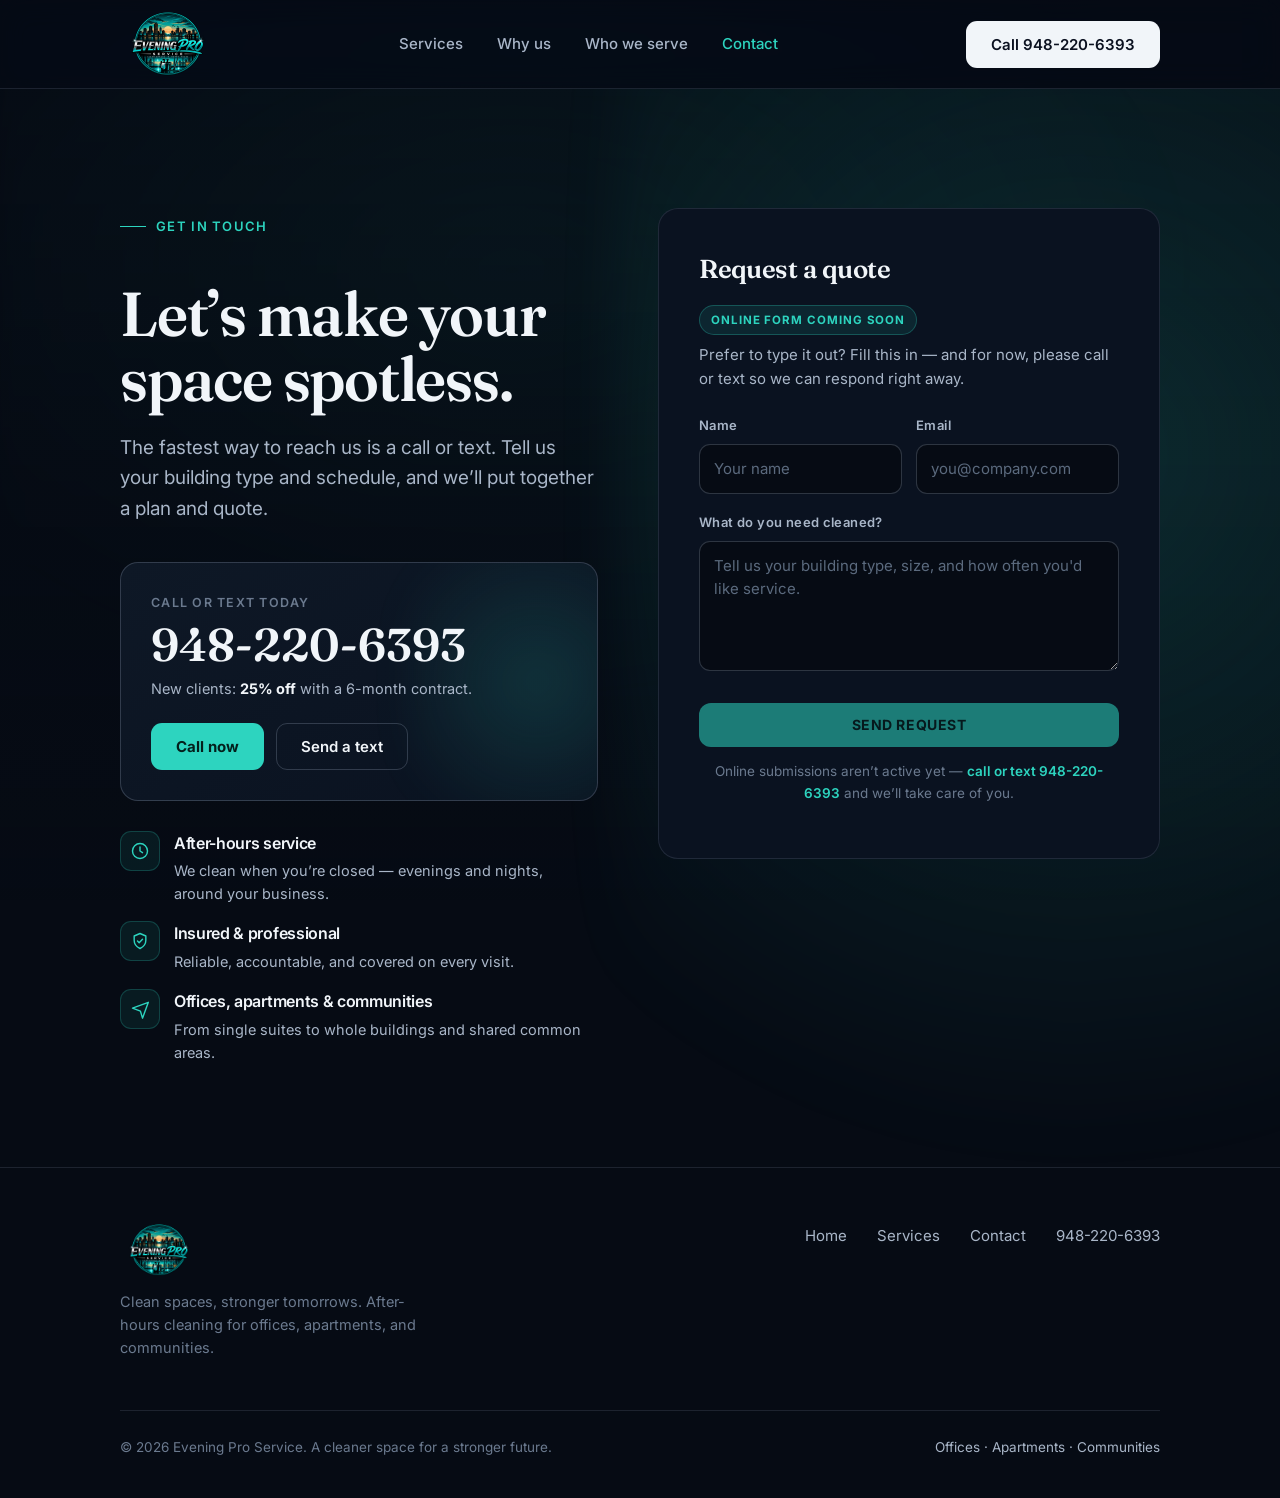
==== commit d3537c06: "Adjust heading sizes and overflow properties" ====
--- a/report-card.html
+++ b/report-card.html
@@ -38,7 +38,7 @@
 }
 a{ color:inherit; text-decoration:none; }
 img{ max-width:100%; display:block; }
-h1,h2,h3{ margin:0; letter-spacing:-0.02em; }
+h1,h2,h3{ margin:0; letter-spacing:-0.02em; overflow-wrap:break-word; }
 .wrap{ max-width:var(--wrap); margin:0 auto; padding-left:var(--pad); padding-right:var(--pad); }
 .serif-h{ font-family:var(--serif); font-weight:600; }
 
@@ -123,7 +123,7 @@
 @keyframes heroPulse{ 0%{ opacity:.7; transform:translate(0,0) scale(1);} 100%{ opacity:1; transform:translate(-4%,3%) scale(1.08);} }
 .eyebrow{ display:inline-flex; align-items:center; gap:10px; margin-bottom:26px; font-size:13px; font-weight:600; letter-spacing:.1em; text-transform:uppercase; color:var(--teal); }
 .eyebrow::before{ content:""; width:26px; height:1.5px; background:var(--teal); }
-.hero h1{ font-family:var(--serif); font-weight:600; font-size:clamp(42px, 6.8vw, 78px); line-height:1.01; }
+.hero h1{ font-family:var(--serif); font-weight:600; font-size:clamp(30px, 8.5vw, 78px); line-height:1.04; overflow-wrap:break-word; word-break:break-word; hyphens:auto; }
 .hero h1 em{ font-style:italic; color:var(--teal); }
 .hero .lead{ margin:26px 0 0; max-width:580px; font-size:clamp(17px,2vw,20px); color:var(--sub); }
 .hero-actions{ display:flex; flex-wrap:wrap; gap:12px; margin-top:38px; }
@@ -233,7 +233,7 @@
   .contact-grid{ position:relative; z-index:1; display:grid; grid-template-columns:1fr 1.05fr; gap:clamp(30px,5vw,60px); align-items:start; }
   @media (max-width:880px){ .contact-grid{ grid-template-columns:1fr; } }
 
-  .contact-intro h1{ font-family:var(--serif); font-weight:600; font-size:clamp(38px,5.6vw,62px); line-height:1.03; margin-top:18px; }
+  .contact-intro h1{ font-family:var(--serif); font-weight:600; font-size:clamp(28px,7vw,62px); line-height:1.05; margin-top:18px; overflow-wrap:break-word; word-break:break-word; }
   .contact-intro p{ margin:22px 0 0; color:var(--sub); font-size:clamp(17px,2vw,19px); max-width:46ch; }
 
   .call-block{ margin-top:38px; background:linear-gradient(150deg, var(--bg3), var(--bg2)); border:1px solid var(--line2); border-radius:18px; padding:30px; position:relative; overflow:hidden; }
